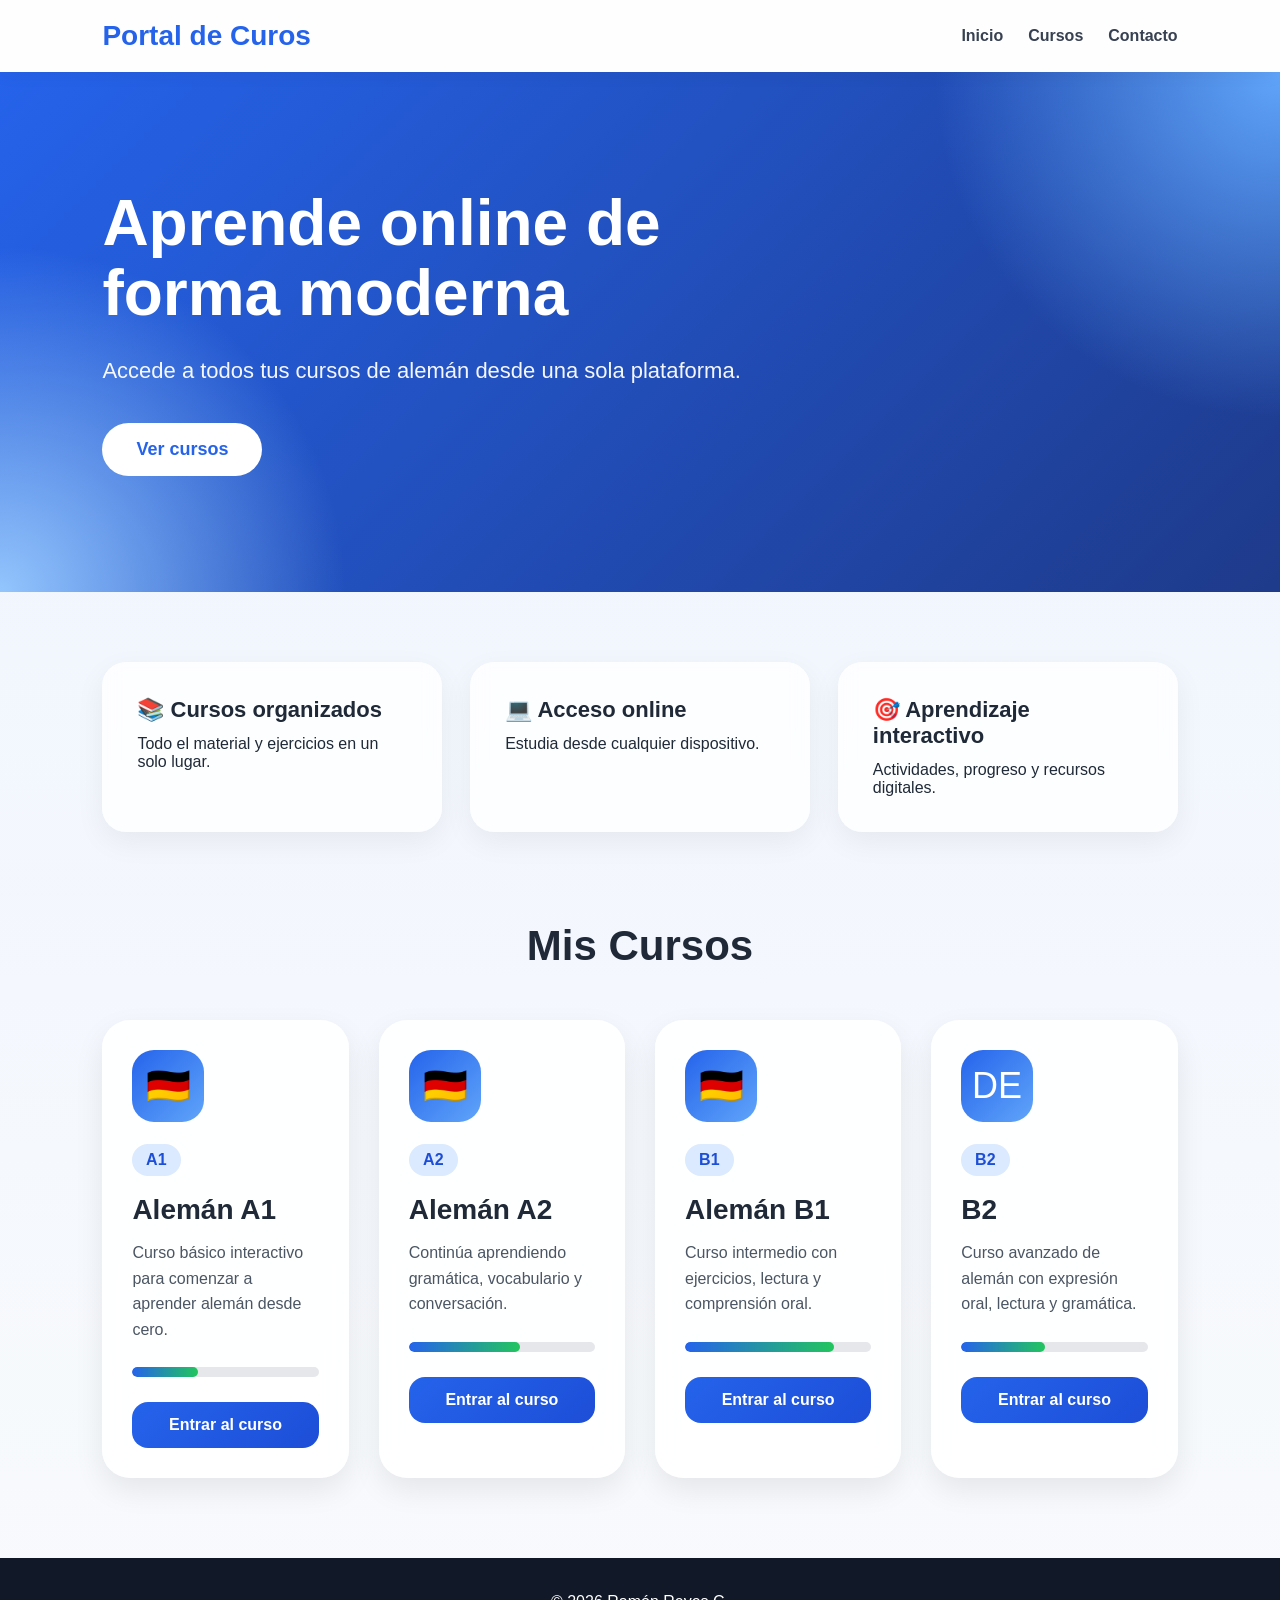
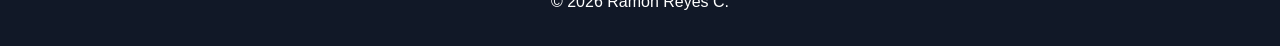
==== index.html @ 44ead90e "Update course description in index.html" ====
<!DOCTYPE html>
<html lang="es">

<head>
  <meta charset="UTF-8">
  <meta name="viewport" content="width=device-width, initial-scale=1.0">
  <title>Sitio de Ramón Reyess</title>

  <link rel="stylesheet" href="style.css">
</head>

<body>

  <!-- NAVBAR -->

  <header class="navbar">

    <div class="logo">
      Portal de Curos 
    </div>

    <nav>
      <a href="#">Inicio</a>
      <a href="#cursos">Cursos</a>
      <a href="#contacto">Contacto</a>
    </nav>

  </header>

  <!-- HERO -->

  <section class="hero">

    <div class="hero-text">

      <h1>
        Aprende online de forma moderna
      </h1>

      <p>
        Accede a todos tus cursos de alemán
        desde una sola plataforma.
      </p>

      <a href="#cursos" class="btn-primary">
        Ver cursos
      </a>

    </div>

  </section>

  <!-- BENEFICIOS -->

  <section class="beneficios">

    <div>
      <h3>📚 Cursos organizados</h3>

      <p>
        Todo el material y ejercicios
        en un solo lugar.
      </p>
    </div>

    <div>
      <h3>💻 Acceso online</h3>

      <p>
        Estudia desde cualquier dispositivo.
      </p>
    </div>

    <div>
      <h3>🎯 Aprendizaje interactivo</h3>

      <p>
        Actividades, progreso y recursos digitales.
      </p>
    </div>

  </section>

  <!-- CURSOS -->

  <section id="cursos" class="cursos-section">

    <h2>
      Mis Cursos
    </h2>

    <div class="cursos-grid">

      <!-- CURSO 1 -->

      <div class="curso-card">

        <div class="curso-icon">
          🇩🇪
        </div>

        <span class="nivel">
          A1
        </span>

        <h3>
          Alemán A1
        </h3>

        <p>
          Curso básico interactivo para comenzar
          a aprender alemán desde cero.
        </p>

        <div class="progress">
          <div style="width:35%"></div>
        </div>

        <a href="#" class="btn-card">
          Entrar al curso
        </a>

      </div>

      <!-- CURSO 2 -->

      <div class="curso-card">

        <div class="curso-icon">
          🇩🇪
        </div>

        <span class="nivel">
          A2
        </span>

        <h3>
          Alemán A2
        </h3>

        <p>
          Continúa aprendiendo gramática,
          vocabulario y conversación.
        </p>

        <div class="progress">
          <div style="width:60%"></div>
        </div>

        <a href="#" class="btn-card">
          Entrar al curso
        </a>

      </div>

      <!-- CURSO 3 -->

      <div class="curso-card">

        <div class="curso-icon">
          🇩🇪
        </div>

        <span class="nivel">
          B1
        </span>

        <h3>
          Alemán B1
        </h3>

        <p>
          Curso intermedio con ejercicios,
          lectura y comprensión oral.
        </p>

        <div class="progress">
          <div style="width:80%"></div>
        </div>

        <a href="#" class="btn-card">
          Entrar al curso
        </a>

      </div>

      <!-- CURSO 4 -->

      <div class="curso-card">

        <div class="curso-icon">
          DE
        </div>

        <span class="nivel">
          B2
        </span>

        <h3>
         B2
        </h3>

        <p>
          Curso avanzado de alemán con 
          expresión oral, lectura y gramática.
        </p>

        <div class="progress">
          <div style="width:45%"></div>
        </div>

        <a href="#" class="btn-card">
          Entrar al curso
        </a>

      </div>

    </div>

  </section>

  <!-- FOOTER -->

  <footer id="contacto">

    <p>
      © 2026 Ramón Reyes C.
    </p>

  </footer>

</body>

</html>
---- style.css ----
* {
  margin: 0;
  padding: 0;
  box-sizing: border-box;
}

body {
  font-family: Arial, sans-serif;
  background: linear-gradient(180deg, #eef4ff, #f8fafc);
  color: #1f2937;
}

/* NAVBAR */

.navbar {
  background: rgba(255,255,255,0.9);
  backdrop-filter: blur(10px);
  padding: 20px 8%;
  display: flex;
  justify-content: space-between;
  align-items: center;
  position: sticky;
  top: 0;
  z-index: 100;
  box-shadow: 0 2px 18px rgba(0,0,0,0.05);
}

.logo {
  font-size: 28px;
  font-weight: bold;
  color: #2563eb;
}

.navbar nav {
  display: flex;
  gap: 25px;
}

.navbar a {
  text-decoration: none;
  color: #374151;
  font-weight: 600;
  transition: 0.2s;
}

.navbar a:hover {
  color: #2563eb;
}

/* HERO */

.hero {
  min-height: 520px;
  display: flex;
  align-items: center;
  padding: 70px 8%;
  background:
    radial-gradient(circle at top right, #60a5fa 0%, transparent 25%),
    radial-gradient(circle at bottom left, #93c5fd 0%, transparent 25%),
    linear-gradient(135deg, #2563eb, #1e3a8a);
  color: white;
}

.hero-text {
  max-width: 700px;
}

.hero h1 {
  font-size: 64px;
  line-height: 1.1;
  margin-bottom: 25px;
}

.hero p {
  font-size: 22px;
  line-height: 1.6;
  margin-bottom: 35px;
  opacity: 0.95;
}

.btn-primary {
  display: inline-block;
  background: white;
  color: #2563eb;
  padding: 16px 34px;
  border-radius: 40px;
  text-decoration: none;
  font-weight: bold;
  font-size: 18px;
  transition: 0.2s;
}

.btn-primary:hover {
  transform: translateY(-2px);
}

/* BENEFICIOS */

.beneficios {
  display: grid;
  grid-template-columns: repeat(3, 1fr);
  gap: 28px;
  padding: 70px 8%;
}

.beneficios div {
  background: rgba(255,255,255,0.8);
  backdrop-filter: blur(8px);
  border-radius: 24px;
  padding: 35px;
  box-shadow: 0 10px 30px rgba(0,0,0,0.06);
  transition: 0.2s;
}

.beneficios div:hover {
  transform: translateY(-5px);
}

.beneficios h3 {
  margin-bottom: 12px;
  font-size: 22px;
}

/* CURSOS */

.cursos-section {
  padding: 20px 8% 80px;
}

.cursos-section h2 {
  text-align: center;
  font-size: 42px;
  margin-bottom: 50px;
}

.cursos-grid {
  display: grid;
  grid-template-columns: repeat(4, 1fr);
  gap: 30px;
}

.curso-card {
  background: rgba(255,255,255,0.9);
  backdrop-filter: blur(10px);
  border-radius: 28px;
  padding: 30px;
  box-shadow: 0 12px 30px rgba(0,0,0,0.08);
  transition: 0.25s;
  position: relative;
  overflow: hidden;
}

.curso-card:hover {
  transform: translateY(-8px);
  box-shadow: 0 18px 40px rgba(0,0,0,0.12);
}

.curso-icon {
  width: 72px;
  height: 72px;
  border-radius: 22px;
  display: flex;
  align-items: center;
  justify-content: center;
  font-size: 36px;
  margin-bottom: 22px;
  background: linear-gradient(135deg, #2563eb, #60a5fa);
  color: white;
}

.nivel {
  display: inline-block;
  background: #dbeafe;
  color: #1d4ed8;
  padding: 7px 14px;
  border-radius: 20px;
  font-weight: bold;
  margin-bottom: 18px;
}

.curso-card h3 {
  font-size: 28px;
  margin-bottom: 14px;
}

.curso-card p {
  color: #4b5563;
  line-height: 1.6;
  margin-bottom: 25px;
}

/* PROGRESS BAR */

.progress {
  height: 10px;
  background: #e5e7eb;
  border-radius: 30px;
  overflow: hidden;
  margin-bottom: 25px;
}

.progress div {
  height: 100%;
  border-radius: 30px;
  background: linear-gradient(90deg, #2563eb, #22c55e);
}

/* BUTTON */

.btn-card {
  display: inline-block;
  width: 100%;
  text-align: center;
  background: linear-gradient(135deg, #2563eb, #1d4ed8);
  color: white;
  padding: 14px;
  border-radius: 16px;
  text-decoration: none;
  font-weight: bold;
  transition: 0.2s;
}

.btn-card:hover {
  transform: translateY(-2px);
}

/* FOOTER */

footer {
  background: #111827;
  color: white;
  text-align: center;
  padding: 35px;
}

/* RESPONSIVE */

@media (max-width: 1100px) {
  .cursos-grid {
    grid-template-columns: repeat(2, 1fr);
  }

  .beneficios {
    grid-template-columns: repeat(2, 1fr);
  }
}

@media (max-width: 700px) {
  .hero h1 {
    font-size: 42px;
  }

  .hero p {
    font-size: 18px;
  }

  .cursos-grid,
  .beneficios {
    grid-template-columns: 1fr;
  }

  .navbar {
    flex-direction: column;
    gap: 15px;
  }
}
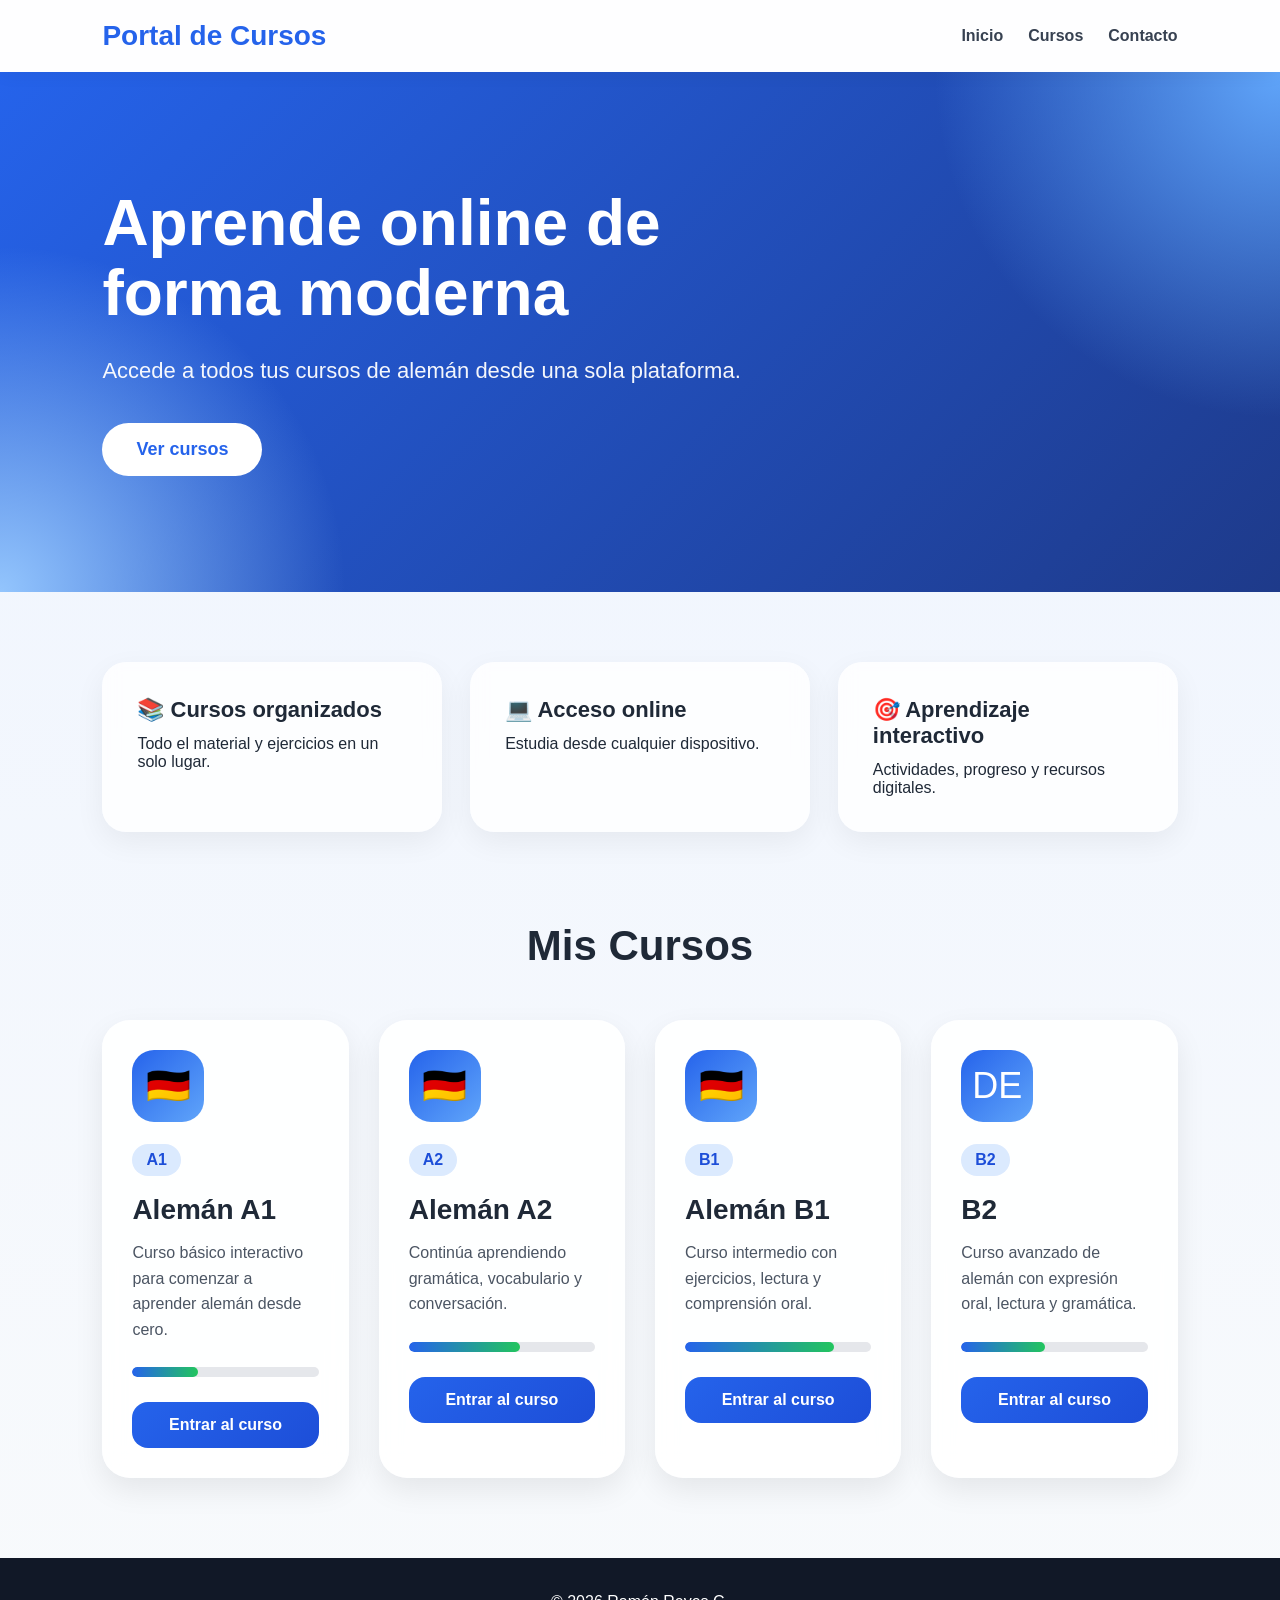
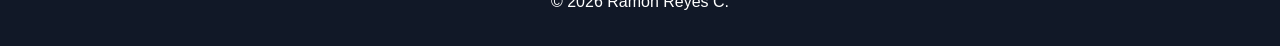
==== commit 901c9da6: "Fix typo in header text from 'Curos' to 'Cursos'" ====
--- a/index.html
+++ b/index.html
@@ -4,7 +4,7 @@
 <head>
   <meta charset="UTF-8">
   <meta name="viewport" content="width=device-width, initial-scale=1.0">
-  <title>Sitio de Ramón Reyess</title>
+  <title>Sitio de Ramón Reyes</title>
 
   <link rel="stylesheet" href="style.css">
 </head>
@@ -16,7 +16,7 @@
   <header class="navbar">
 
     <div class="logo">
-      Portal de Curos 
+      Portal de Cursos 
     </div>
 
     <nav>
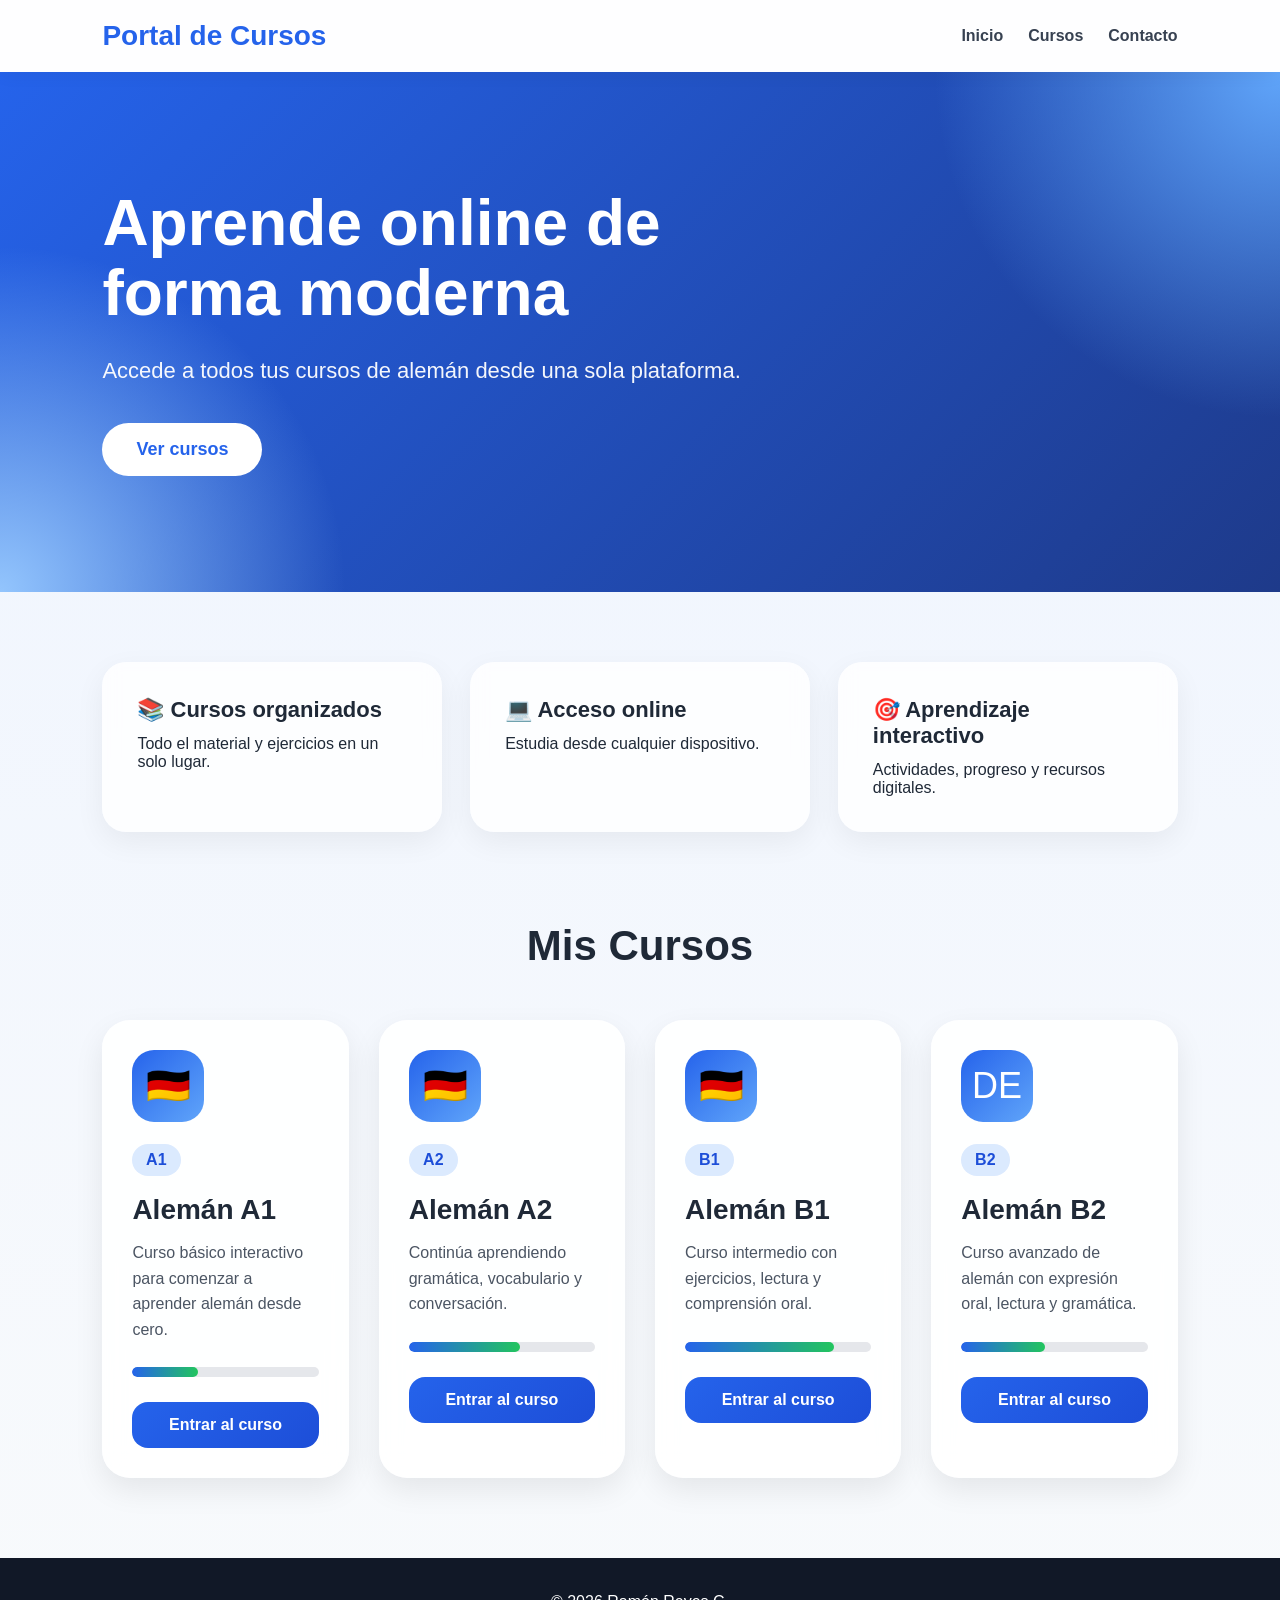
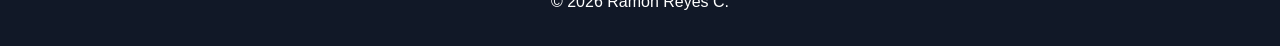
==== commit a7d35a7d: "Update header text to 'Alemán B2'" ====
--- a/index.html
+++ b/index.html
@@ -197,7 +197,7 @@
         </span>
 
         <h3>
-         B2
+         Alemán B2
         </h3>
 
         <p>
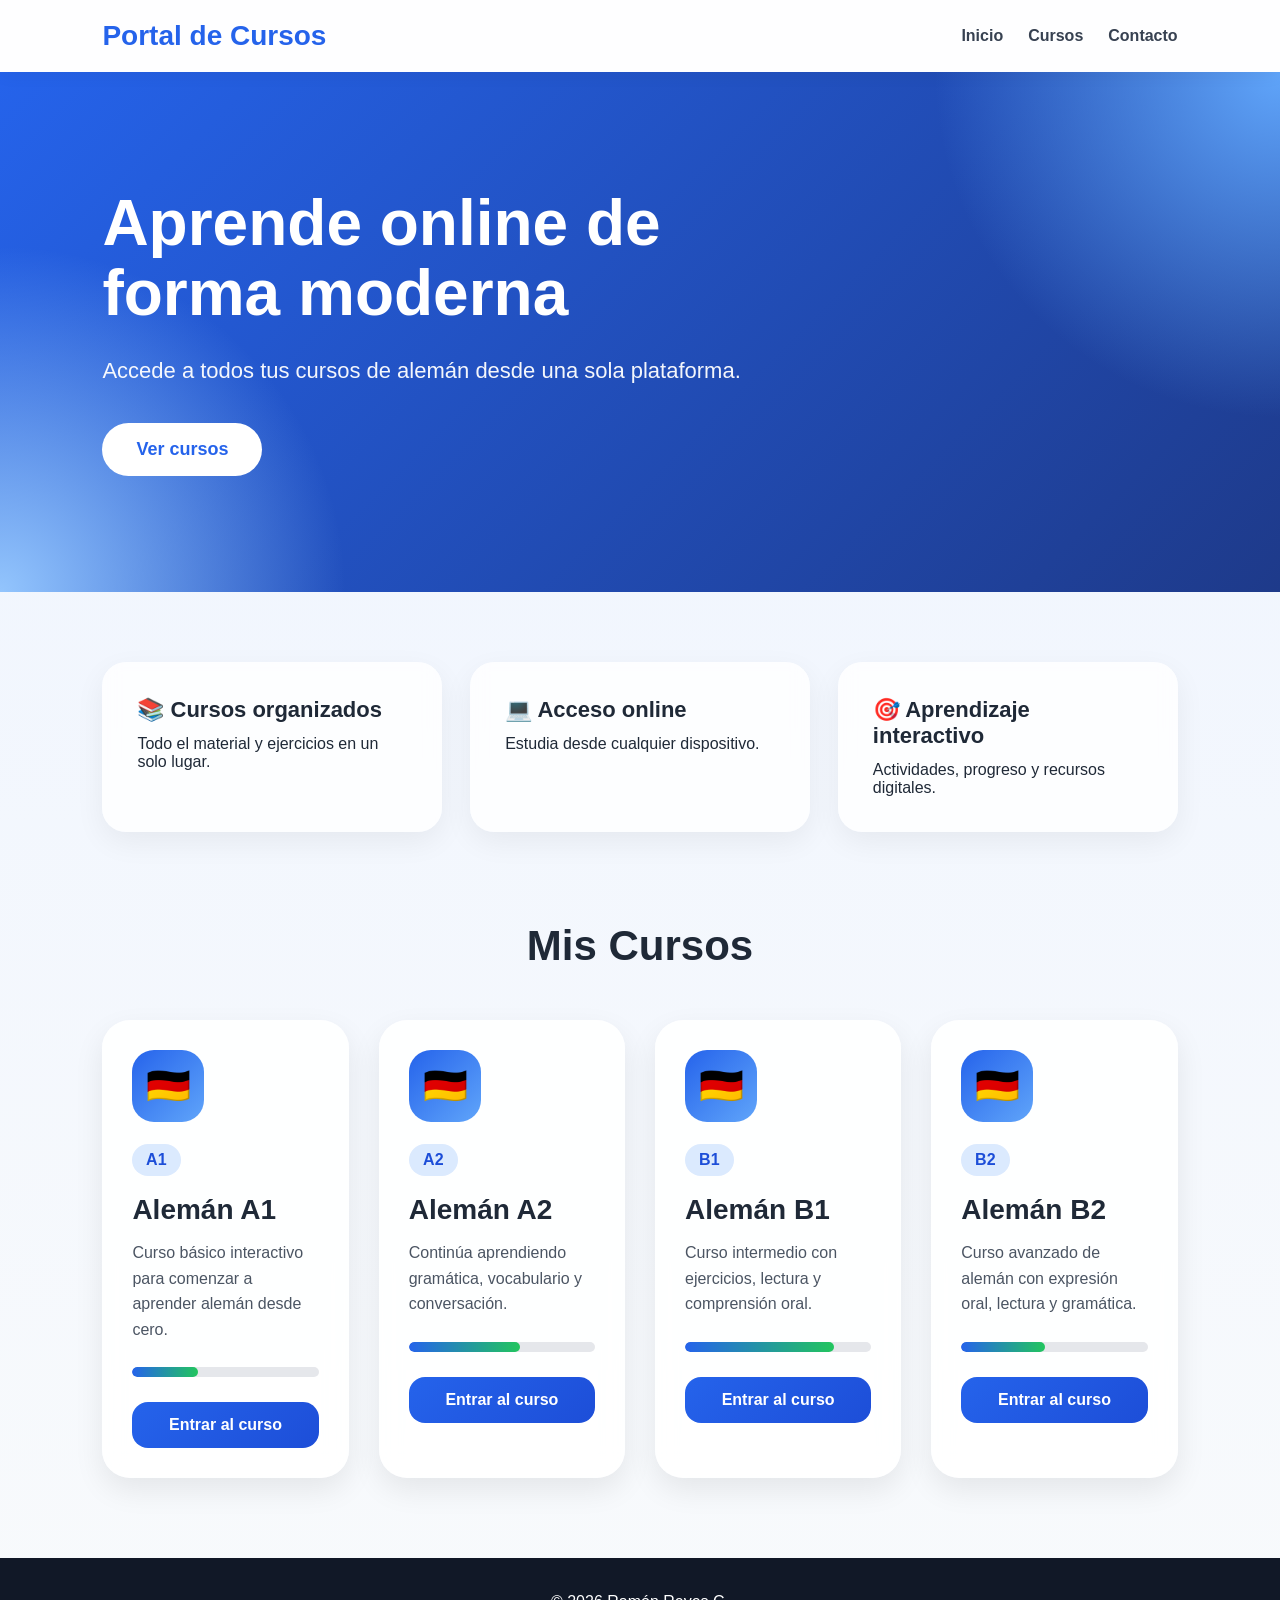
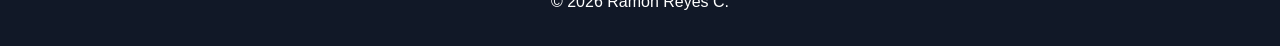
==== commit dfb6595f: "Replace 'DE' with German flag emoji" ====
--- a/index.html
+++ b/index.html
@@ -189,7 +189,7 @@
       <div class="curso-card">
 
         <div class="curso-icon">
-          DE
+          🇩🇪
         </div>
 
         <span class="nivel">
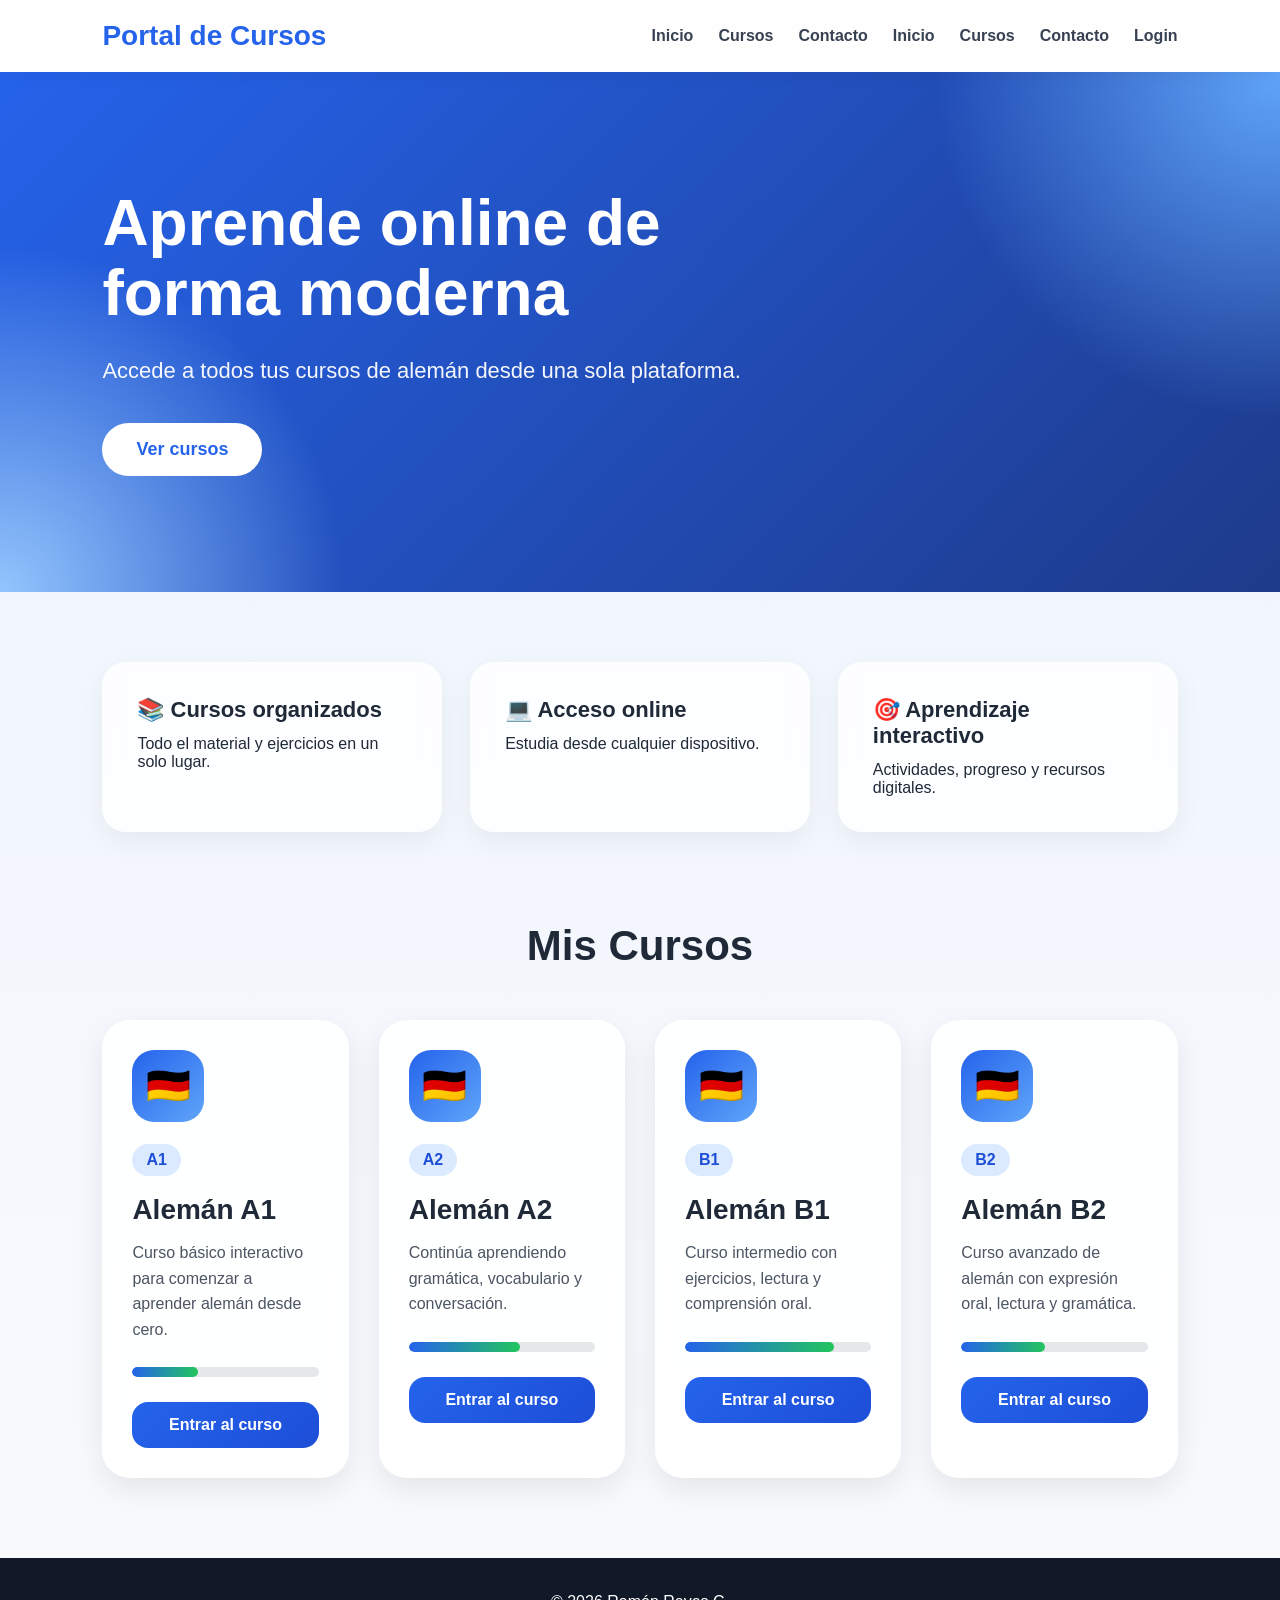
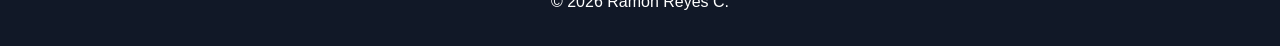
==== commit 8ad1c847: "Add login link to navigation in index.html" ====
--- a/index.html
+++ b/index.html
@@ -23,6 +23,21 @@
       <a href="#">Inicio</a>
       <a href="#cursos">Cursos</a>
       <a href="#contacto">Contacto</a>
+      <nav>
+  <a href="#">Inicio</a>
+
+  <a href="#cursos">
+    Cursos
+  </a>
+
+  <a href="#contacto">
+    Contacto
+  </a>
+
+  <a href="login.html">
+    Login
+  </a>
+</nav>
     </nav>
 
   </header>
@@ -116,7 +131,7 @@
           <div style="width:35%"></div>
         </div>
 
-        <a href="#" class="btn-card">
+        <a href="a1/" class="btn-card">
           Entrar al curso
         </a>
 
@@ -147,7 +162,7 @@
           <div style="width:60%"></div>
         </div>
 
-        <a href="#" class="btn-card">
+        <a href="a2/" class="btn-card">
           Entrar al curso
         </a>
 
@@ -178,7 +193,7 @@
           <div style="width:80%"></div>
         </div>
 
-        <a href="#" class="btn-card">
+        <a href="b1/" class="btn-card">
           Entrar al curso
         </a>
 
@@ -209,7 +224,7 @@
           <div style="width:45%"></div>
         </div>
 
-        <a href="#" class="btn-card">
+        <a href="b2/" class="btn-card">
           Entrar al curso
         </a>
 
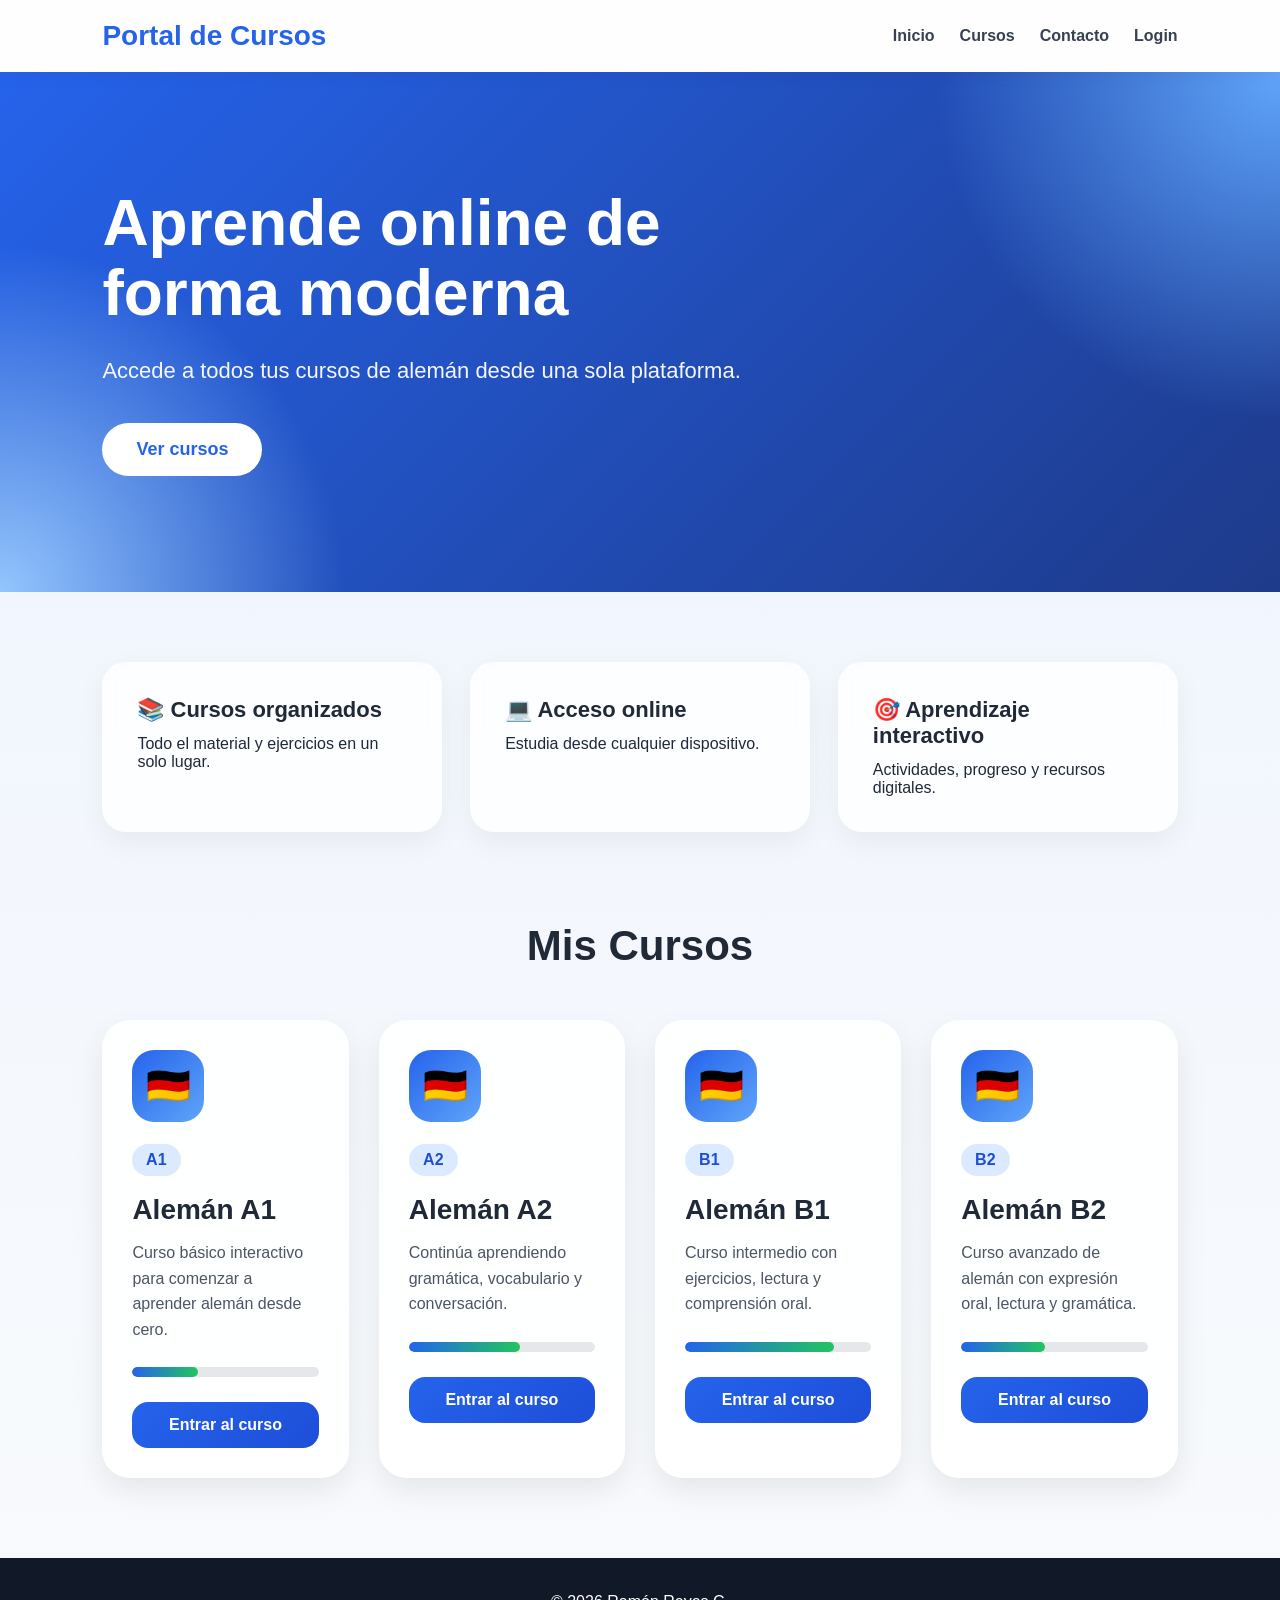
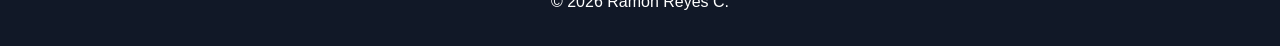
==== commit 2f1475a5: "Refactor navigation links in index.html Removed duplicate navigation links for 'Inicio', 'Cursos', a" ====
--- a/index.html
+++ b/index.html
@@ -20,10 +20,6 @@
     </div>
 
     <nav>
-      <a href="#">Inicio</a>
-      <a href="#cursos">Cursos</a>
-      <a href="#contacto">Contacto</a>
-      <nav>
   <a href="#">Inicio</a>
 
   <a href="#cursos">
